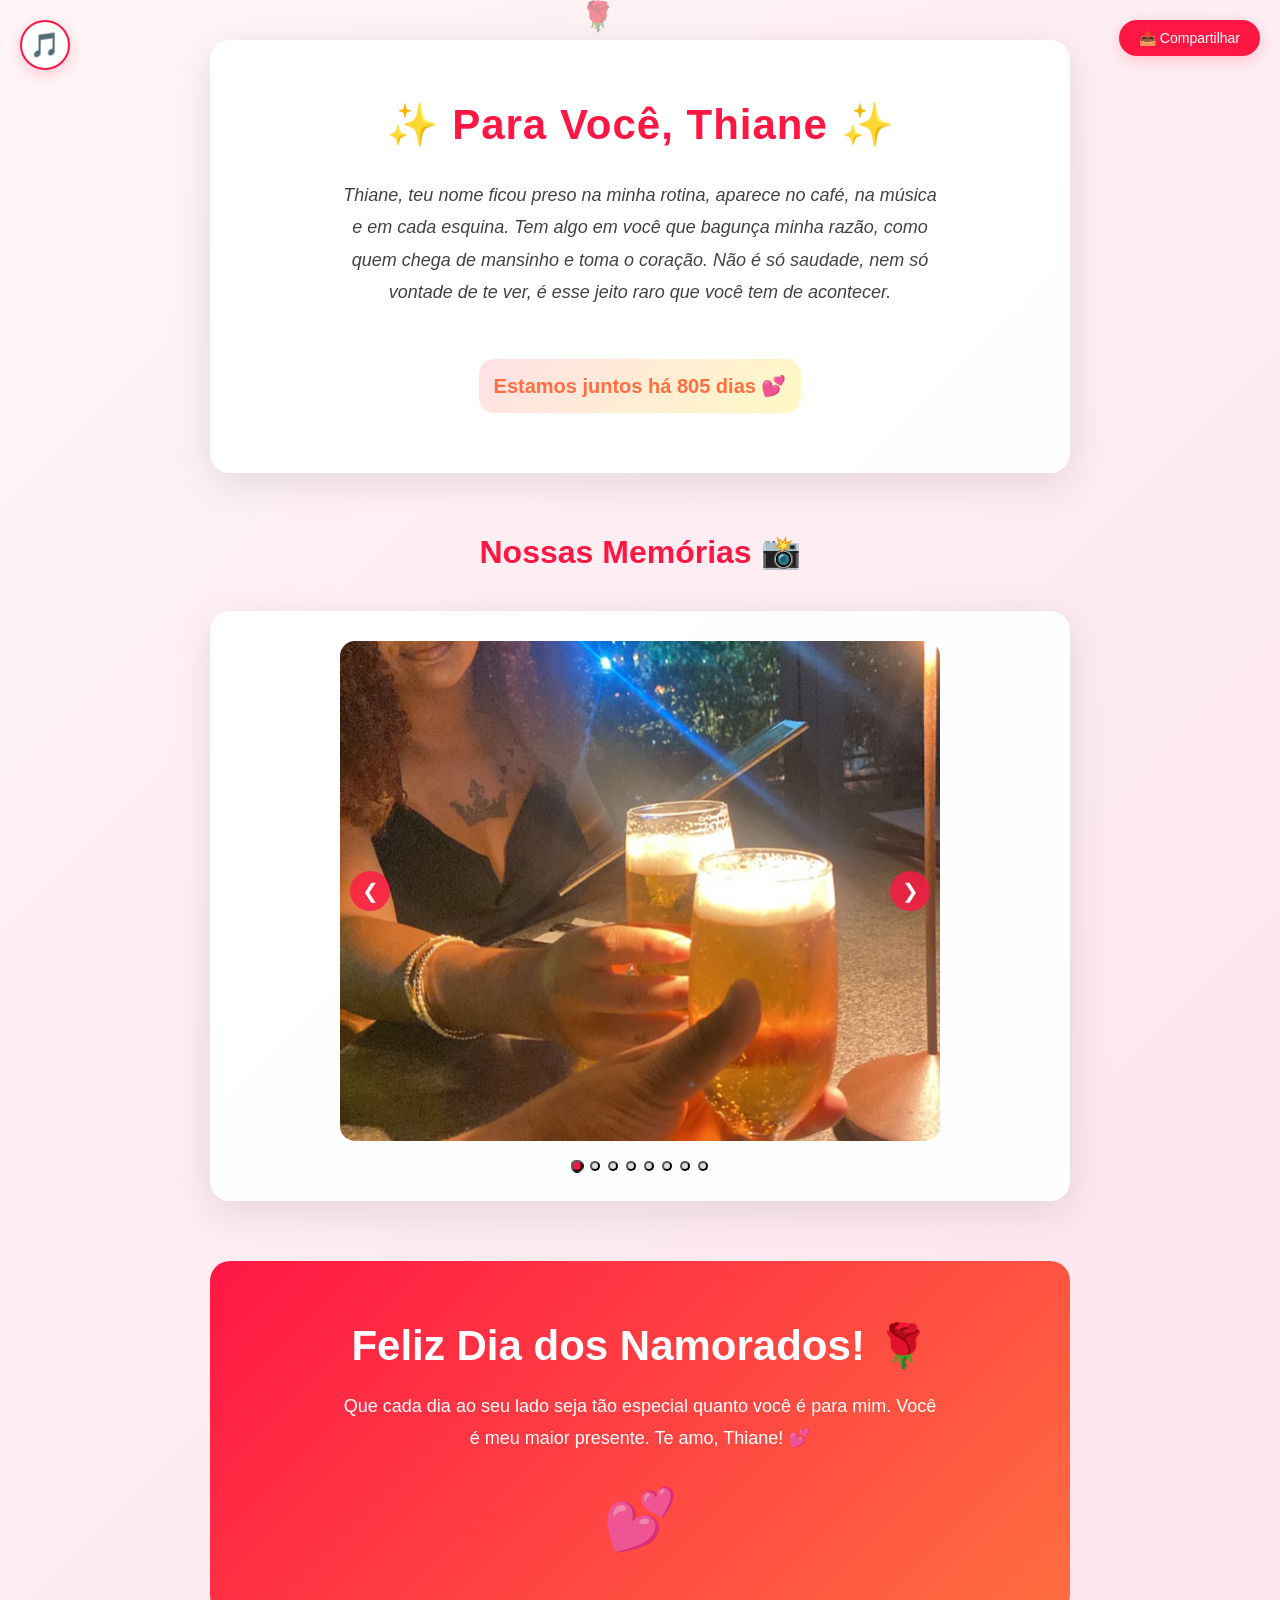
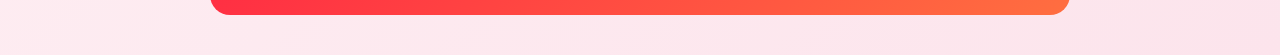
==== docs/index.html @ 32d03892 "Dia dos Namorados - Site Romantido para Thiane 💕" ====
<!DOCTYPE html>
<html lang="pt-BR">
<head>
    <meta charset="UTF-8">
    <meta name="viewport" content="width=device-width, initial-scale=1.0">
    <title>Dia dos Namorados - Para Thiane 💕</title>
    <link rel="stylesheet" href="styles.css">
</head>
<body>
    <!-- Pétalas animadas -->
    <div class="petals-container"></div>
    
    <!-- Botão de controle de música (canto superior esquerdo) -->
    <div class="music-control">
        <button id="musicToggle" class="music-btn" title="Pausar/Retomar música">
            <span class="music-icon">🎵</span>
        </button>
    </div>

    <!-- Botão compartilhar -->
    <button id="shareBtn" class="share-btn" title="Compartilhar">
        <span>📤</span> Compartilhar
    </button>

    <!-- Container principal -->
    <div class="container">
        <!-- Seção de dedicação -->
        <section class="dedication-section">
            <h1 class="dedication-title">✨ Para Você, Thiane ✨</h1>
            <p class="dedication-text">
                Thiane, teu nome ficou preso na minha rotina, aparece no café, na música e em cada esquina. 
                Tem algo em você que bagunça minha razão, como quem chega de mansinho e toma o coração. 
                Não é só saudade, nem só vontade de te ver, é esse jeito raro que você tem de acontecer.
            </p>
            
            <!-- Contador de dias -->
            <div class="days-counter">
                <p>Estamos juntos há <span id="daysCount">0</span> dias 💕</p>
            </div>
        </section>

        <!-- Seção do carrossel -->
        <section class="carousel-section">
            <h2 class="carousel-title">Nossas Memórias 📸</h2>
            
            <div class="carousel-container">
                <div class="carousel-wrapper">
                    <div id="carouselTrack" class="carousel-track">
                        <!-- As fotos serão adicionadas via JavaScript -->
                    </div>
                    
                    <!-- Controles do carrossel -->
                    <button class="carousel-btn prev" id="prevBtn" aria-label="Foto anterior">❮</button>
                    <button class="carousel-btn next" id="nextBtn" aria-label="Próxima foto">❯</button>
                </div>
                
                <!-- Indicadores -->
                <div id="indicators" class="carousel-indicators"></div>
            </div>
        </section>

        <!-- Seção final -->
        <section class="final-section">
            <h2 class="final-title">Feliz Dia dos Namorados! 🌹</h2>
            <p class="final-text">
                Que cada dia ao seu lado seja tão especial quanto você é para mim. 
                Você é meu maior presente. Te amo, Thiane! 💕
            </p>
            <div class="heart-animation">💕</div>
        </section>
    </div>

    <!-- Modal para galeria de fotos -->
    <div id="galleryModal" class="gallery-modal">
        <div class="modal-content">
            <button id="closeModal" class="close-modal">&times;</button>
            <img id="modalImage" src="" alt="Foto ampliada">
            <div class="modal-nav">
                <button id="modalPrev" class="modal-btn">❮</button>
                <span id="modalCounter"></span>
                <button id="modalNext" class="modal-btn">❯</button>
            </div>
        </div>
    </div>

    <audio id="backgroundMusic" preload="auto">
        <source src="assets/audio/COROA NO PEITO.mp3" type="audio/mpeg">
        Seu navegador não suporta áudio HTML5.
    </audio>

    <script src="script.js"></script>
</body>
</html>
---- docs/styles.css ----
* {
    margin: 0;
    padding: 0;
    box-sizing: border-box;
}

:root {
    --primary-color: #ff1744;
    --secondary-color: #ff6e40;
    --accent-color: #ffb74d;
    --light-bg: #fff5f7;
    --text-dark: #424242;
    --text-light: #757575;
}

html {
    scroll-behavior: smooth;
}

body {
    font-family: 'Segoe UI', Tahoma, Geneva, Verdana, sans-serif;
    background: linear-gradient(135deg, #fff5f7 0%, #fce4ec 100%);
    color: var(--text-dark);
    overflow-x: hidden;
    min-height: 100vh;
    position: relative;
}

/* ===== PÉTALAS ANIMADAS ===== */
.petals-container {
    position: fixed;
    top: 0;
    left: 0;
    width: 100%;
    height: 100%;
    pointer-events: none;
    z-index: 0;
}

.petal {
    position: fixed;
    pointer-events: none;
    opacity: 0.7;
}

.petal.rose {
    color: #ff1744;
}

.petal.sunflower {
    color: #ffb74d;
}

@keyframes fall {
    to {
        transform: translateY(100vh) rotate(360deg);
        opacity: 0;
    }
}

@keyframes sway {
    0%, 100% { transform: translateX(0); }
    50% { transform: translateX(100px); }
}

.petal {
    animation: fall linear infinite, sway 3s ease-in-out infinite;
}

/* ===== CONTROLE DE MÚSICA ===== */
.music-control {
    position: fixed;
    top: 20px;
    left: 20px;
    z-index: 100;
}

.music-btn {
    width: 50px;
    height: 50px;
    border-radius: 50%;
    border: 2px solid var(--primary-color);
    background: white;
    color: var(--primary-color);
    font-size: 24px;
    cursor: pointer;
    transition: all 0.3s ease;
    display: flex;
    align-items: center;
    justify-content: center;
    box-shadow: 0 4px 15px rgba(255, 23, 68, 0.2);
}

.music-btn:hover {
    transform: scale(1.1);
    box-shadow: 0 6px 20px rgba(255, 23, 68, 0.3);
}

.music-btn.playing::after {
    content: '';
    position: absolute;
    width: 100%;
    height: 100%;
    border-radius: 50%;
    border: 2px solid var(--primary-color);
    animation: pulse 1.5s ease-out infinite;
}

@keyframes pulse {
    0% {
        transform: scale(1);
        opacity: 1;
    }
    100% {
        transform: scale(1.3);
        opacity: 0;
    }
}

/* ===== BOTÃO COMPARTILHAR ===== */
.share-btn {
    position: fixed;
    top: 20px;
    right: 20px;
    z-index: 100;
    padding: 10px 20px;
    background: var(--primary-color);
    color: white;
    border: none;
    border-radius: 25px;
    font-size: 14px;
    cursor: pointer;
    transition: all 0.3s ease;
    box-shadow: 0 4px 15px rgba(255, 23, 68, 0.2);
}

.share-btn:hover {
    transform: translateY(-2px);
    box-shadow: 0 6px 20px rgba(255, 23, 68, 0.3);
}

/* ===== CONTAINER PRINCIPAL ===== */
.container {
    position: relative;
    z-index: 10;
    max-width: 900px;
    margin: 0 auto;
    padding: 40px 20px;
}

/* ===== SEÇÃO DE DEDICAÇÃO ===== */
.dedication-section {
    text-align: center;
    padding: 60px 30px;
    background: rgba(255, 255, 255, 0.95);
    border-radius: 20px;
    margin-bottom: 60px;
    box-shadow: 0 10px 40px rgba(0, 0, 0, 0.1);
    animation: slideInDown 0.8s ease-out;
}

@keyframes slideInDown {
    from {
        opacity: 0;
        transform: translateY(-30px);
    }
    to {
        opacity: 1;
        transform: translateY(0);
    }
}

.dedication-title {
    font-size: 42px;
    color: var(--primary-color);
    margin-bottom: 30px;
    font-weight: 600;
    letter-spacing: 1px;
}

.dedication-text {
    font-size: 18px;
    line-height: 1.8;
    color: var(--text-dark);
    margin-bottom: 30px;
    font-style: italic;
    max-width: 600px;
    margin-left: auto;
    margin-right: auto;
}

.days-counter {
    font-size: 20px;
    color: var(--secondary-color);
    font-weight: 600;
    padding: 15px;
    background: linear-gradient(135deg, #ffe0e6 0%, #fff9c4 100%);
    border-radius: 15px;
    display: inline-block;
    margin-top: 20px;
}

/* ===== SEÇÃO DO CARROSSEL ===== */
.carousel-section {
    margin-bottom: 60px;
}

.carousel-title {
    text-align: center;
    font-size: 32px;
    color: var(--primary-color);
    margin-bottom: 40px;
    animation: slideInUp 0.8s ease-out 0.2s both;
}

@keyframes slideInUp {
    from {
        opacity: 0;
        transform: translateY(30px);
    }
    to {
        opacity: 1;
        transform: translateY(0);
    }
}

.carousel-container {
    background: rgba(255, 255, 255, 0.95);
    border-radius: 20px;
    padding: 30px;
    box-shadow: 0 10px 40px rgba(0, 0, 0, 0.1);
}

.carousel-wrapper {
    position: relative;
    width: 100%;
    max-width: 600px;
    margin: 0 auto;
    overflow: hidden;
    border-radius: 15px;
}

.carousel-track {
    display: flex;
    transition: transform 0.5s ease;
}

.carousel-slide {
    min-width: 100%;
    display: flex;
    align-items: center;
    justify-content: center;
}

.carousel-slide img {
    width: 100%;
    height: auto;
    max-height: 500px;
    object-fit: cover;
    border-radius: 10px;
    cursor: pointer;
    transition: transform 0.3s ease;
}

.carousel-slide img:hover {
    transform: scale(1.02);
}

.carousel-btn {
    position: absolute;
    top: 50%;
    transform: translateY(-50%);
    background: rgba(255, 23, 68, 0.8);
    color: white;
    border: none;
    width: 40px;
    height: 40px;
    border-radius: 50%;
    font-size: 20px;
    cursor: pointer;
    transition: all 0.3s ease;
    z-index: 5;
}

.carousel-btn:hover {
    background: var(--primary-color);
    transform: translateY(-50%) scale(1.1);
}

.carousel-btn.prev {
    left: 10px;
}

.carousel-btn.next {
    right: 10px;
}

/* Indicadores do carrossel */
.carousel-indicators {
    display: flex;
    justify-content: center;
    gap: 8px;
    margin-top: 20px;
    flex-wrap: wrap;
}

.indicator {
    width: 10px;
    height: 10px;
    border-radius: 50%;
    background: #ddd;
    cursor: pointer;
    transition: all 0.3s ease;
}

.indicator.active {
    background: var(--primary-color);
    transform: scale(1.3);
}

/* ===== MODAL DE GALERIA ===== */
.gallery-modal {
    display: none;
    position: fixed;
    z-index: 1000;
    left: 0;
    top: 0;
    width: 100%;
    height: 100%;
    background-color: rgba(0, 0, 0, 0.8);
    animation: fadeIn 0.3s ease;
}

@keyframes fadeIn {
    from { opacity: 0; }
    to { opacity: 1; }
}

.modal-content {
    position: relative;
    background-color: white;
    margin: auto;
    padding: 20px;
    width: 90%;
    max-width: 800px;
    height: 90vh;
    display: flex;
    flex-direction: column;
    justify-content: center;
    align-items: center;
    border-radius: 10px;
    top: 50%;
    transform: translateY(-50%);
}

.close-modal {
    position: absolute;
    right: 20px;
    top: 20px;
    font-size: 28px;
    font-weight: bold;
    color: #aaa;
    cursor: pointer;
    border: none;
    background: none;
    transition: color 0.3s ease;
}

.close-modal:hover {
    color: var(--primary-color);
}

#modalImage {
    max-width: 100%;
    max-height: 70%;
    object-fit: contain;
    border-radius: 10px;
    margin-bottom: 20px;
}

.modal-nav {
    display: flex;
    align-items: center;
    gap: 20px;
    justify-content: center;
}

.modal-btn {
    background: var(--primary-color);
    color: white;
    border: none;
    width: 40px;
    height: 40px;
    border-radius: 50%;
    font-size: 18px;
    cursor: pointer;
    transition: all 0.3s ease;
}

.modal-btn:hover {
    transform: scale(1.1);
    background: var(--secondary-color);
}

#modalCounter {
    color: var(--text-dark);
    font-weight: 600;
}

/* ===== SEÇÃO FINAL ===== */
.final-section {
    text-align: center;
    padding: 60px 30px;
    background: linear-gradient(135deg, var(--primary-color) 0%, var(--secondary-color) 100%);
    border-radius: 20px;
    color: white;
    animation: slideInUp 0.8s ease-out 0.4s both;
}

.final-title {
    font-size: 42px;
    margin-bottom: 20px;
    font-weight: 600;
}

.final-text {
    font-size: 18px;
    line-height: 1.8;
    max-width: 600px;
    margin: 0 auto 30px;
}

.heart-animation {
    font-size: 60px;
    animation: heartBeat 1.5s ease-in-out infinite;
}

@keyframes heartBeat {
    0%, 100% {
        transform: scale(1);
    }
    25% {
        transform: scale(1.2);
    }
    50% {
        transform: scale(1);
    }
}

/* ===== RESPONSIVO ===== */
@media (max-width: 768px) {
    .dedication-title,
    .carousel-title,
    .final-title {
        font-size: 28px;
    }

    .dedication-text,
    .final-text {
        font-size: 16px;
    }

    .carousel-btn {
        width: 35px;
        height: 35px;
        font-size: 18px;
    }

    .container {
        padding: 20px 15px;
    }

    .dedication-section,
    .carousel-container,
    .final-section {
        padding: 30px 15px;
    }

    .share-btn {
        padding: 8px 15px;
        font-size: 12px;
    }

    .music-btn {
        width: 45px;
        height: 45px;
        font-size: 20px;
    }

    .heart-animation {
        font-size: 40px;
    }
}

@media (max-width: 480px) {
    .dedication-title,
    .carousel-title,
    .final-title {
        font-size: 22px;
    }

    .dedication-text,
    .final-text {
        font-size: 14px;
    }

    .carousel-btn {
        width: 30px;
        height: 30px;
        font-size: 16px;
    }

    .days-counter {
        font-size: 16px;
    }

    .carousel-indicators {
        gap: 5px;
    }

    .indicator {
        width: 8px;
        height: 8px;
    }
}
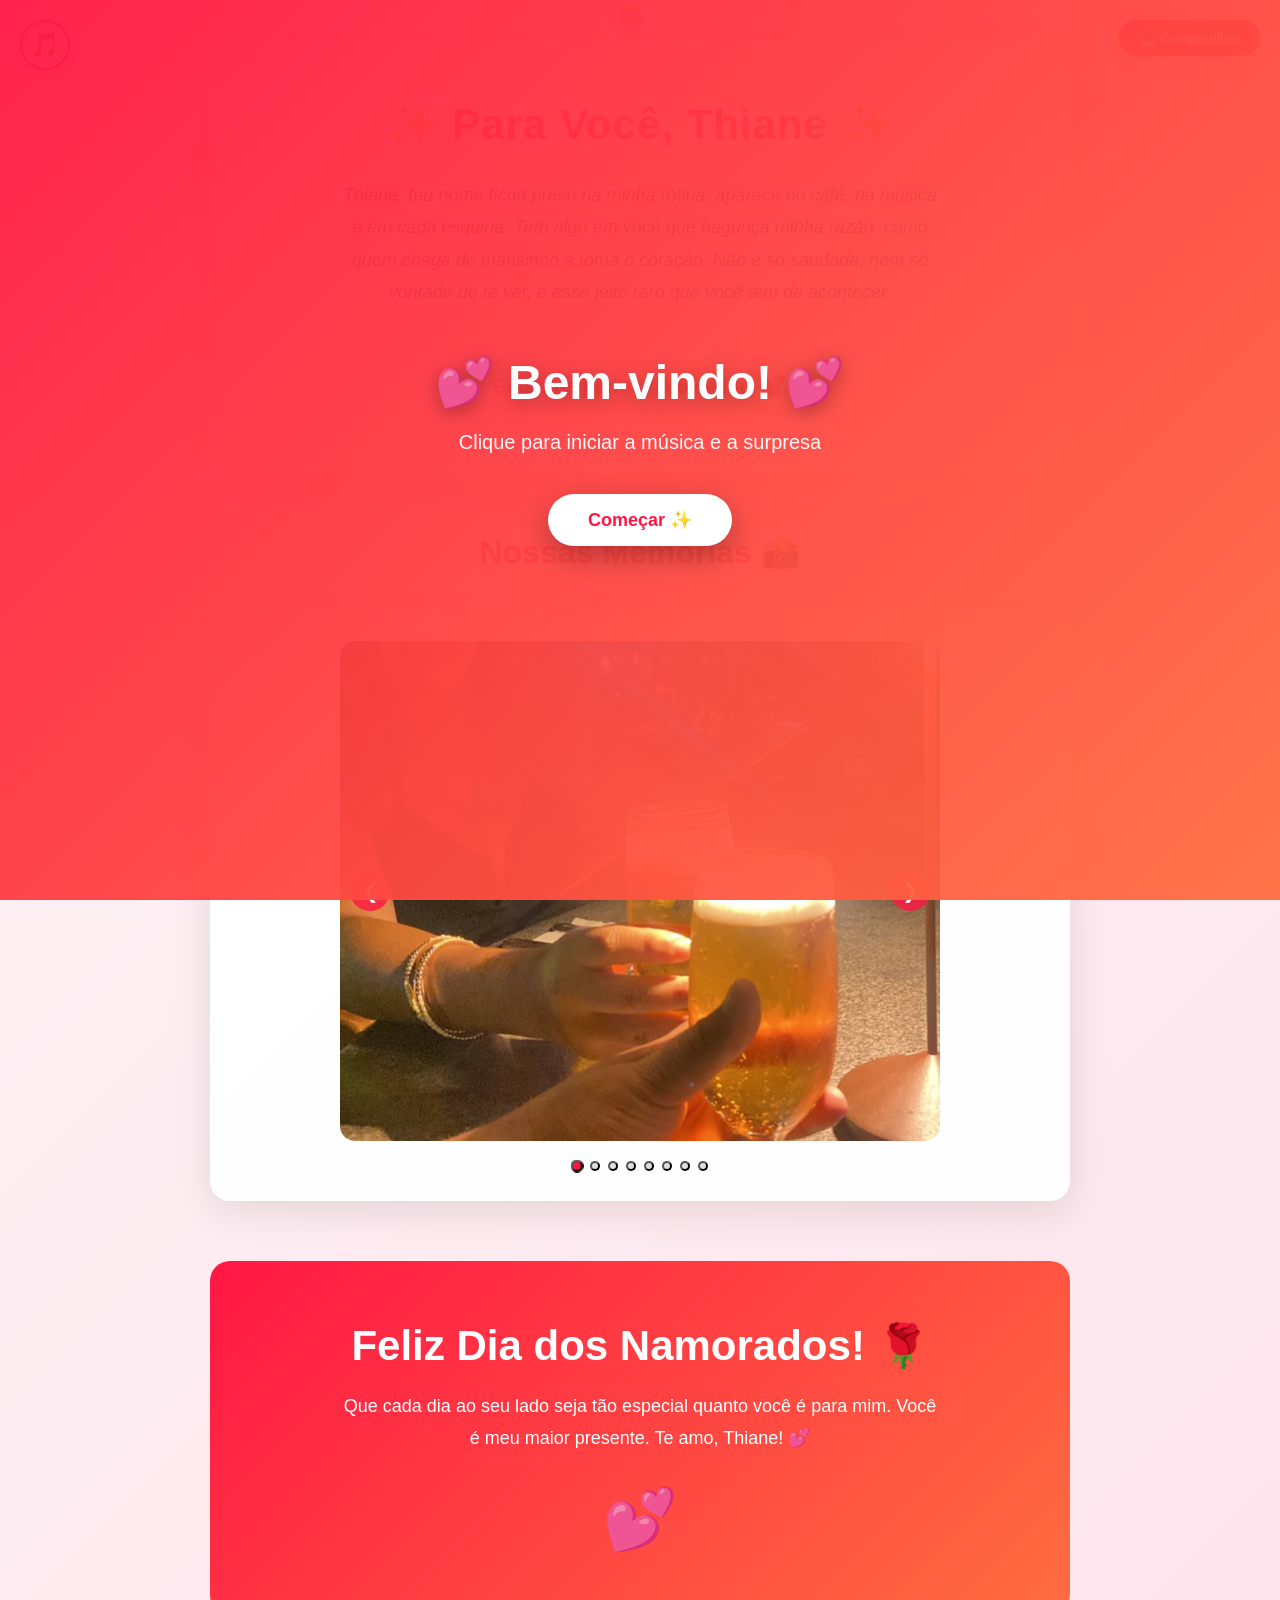
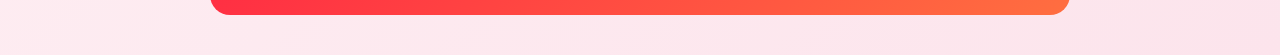
==== commit db9b7190: "Melhor autoplay de música com overlay de boas-vindas" ====
--- a/docs/index.html
+++ b/docs/index.html
@@ -21,6 +21,15 @@
     <button id="shareBtn" class="share-btn" title="Compartilhar">
         <span>📤</span> Compartilhar
     </button>
+
+    <!-- Overlay de Boas-vindas -->
+    <div id="welcomeOverlay" class="welcome-overlay">
+        <div class="welcome-content">
+            <h1 class="welcome-title">💕 Bem-vindo! 💕</h1>
+            <p class="welcome-text">Clique para iniciar a música e a surpresa</p>
+            <button id="welcomeBtn" class="welcome-btn">Começar ✨</button>
+        </div>
+    </div>
 
     <!-- Container principal -->
     <div class="container">
--- a/docs/styles.css
+++ b/docs/styles.css
@@ -115,6 +115,86 @@
         transform: scale(1.3);
         opacity: 0;
     }
+}
+
+/* ===== OVERLAY DE BEM-VINDAS ===== */
+.welcome-overlay {
+    position: fixed;
+    top: 0;
+    left: 0;
+    width: 100%;
+    height: 100%;
+    background: linear-gradient(135deg, rgba(255, 23, 68, 0.95) 0%, rgba(255, 110, 64, 0.95) 100%);
+    display: flex;
+    align-items: center;
+    justify-content: center;
+    z-index: 999;
+    animation: fadeInOverlay 0.5s ease-out;
+}
+
+@keyframes fadeInOverlay {
+    from {
+        opacity: 0;
+    }
+    to {
+        opacity: 1;
+    }
+}
+
+.welcome-overlay.hidden {
+    animation: fadeOutOverlay 0.5s ease-out forwards;
+    pointer-events: none;
+}
+
+@keyframes fadeOutOverlay {
+    from {
+        opacity: 1;
+    }
+    to {
+        opacity: 0;
+    }
+}
+
+.welcome-content {
+    text-align: center;
+    animation: slideInUp 0.8s ease-out;
+}
+
+.welcome-title {
+    font-size: 48px;
+    color: white;
+    margin-bottom: 20px;
+    font-weight: 600;
+    text-shadow: 0 4px 20px rgba(0, 0, 0, 0.3);
+}
+
+.welcome-text {
+    font-size: 20px;
+    color: rgba(255, 255, 255, 0.95);
+    margin-bottom: 40px;
+    font-weight: 300;
+}
+
+.welcome-btn {
+    padding: 15px 40px;
+    background: white;
+    color: var(--primary-color);
+    border: none;
+    border-radius: 30px;
+    font-size: 18px;
+    font-weight: 600;
+    cursor: pointer;
+    transition: all 0.3s ease;
+    box-shadow: 0 10px 30px rgba(0, 0, 0, 0.3);
+}
+
+.welcome-btn:hover {
+    transform: translateY(-3px);
+    box-shadow: 0 15px 40px rgba(0, 0, 0, 0.4);
+}
+
+.welcome-btn:active {
+    transform: translateY(-1px);
 }
 
 /* ===== BOTÃO COMPARTILHAR ===== */
